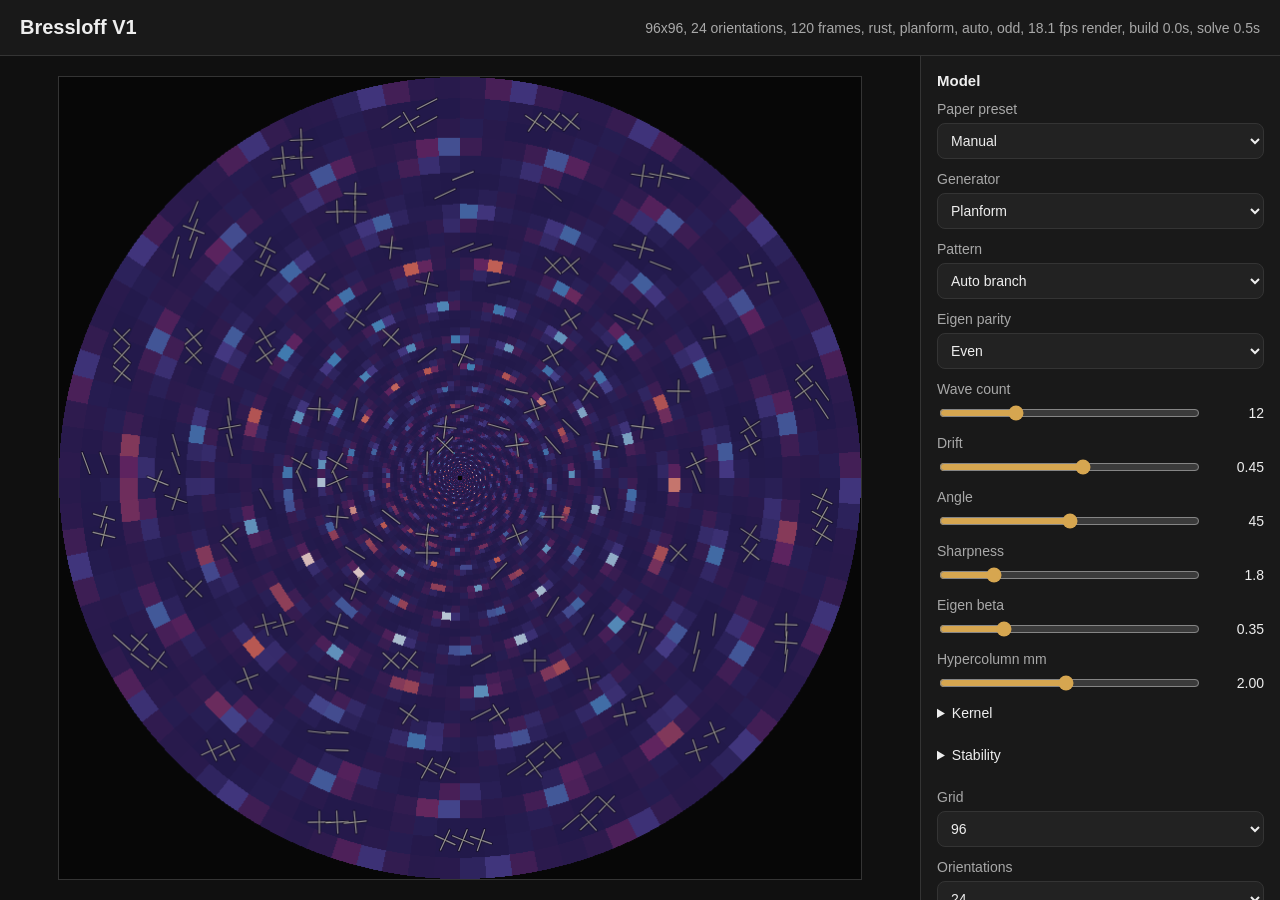
==== viewer/index.html @ f2fc5211 "Initial Bressloff V1 form constants lab" ====
<!doctype html>
<html lang="en">
<head>
  <meta charset="utf-8">
  <meta name="viewport" content="width=device-width, initial-scale=1">
  <title>Bressloff V1 Form Constants Lab</title>
  <link rel="stylesheet" href="styles.css">
</head>
<body>
  <main class="shell">
    <header class="topbar">
      <h1>Bressloff V1</h1>
      <div class="stats" id="stats">Loading frames...</div>
    </header>

    <section class="workbench">
      <section class="stage" aria-label="V1 simulation playback">
        <canvas id="viewer" width="720" height="720"></canvas>
      </section>

      <aside class="sidepanel">
        <form id="paramForm" class="control-group" aria-label="Model controls">
          <h2>Model</h2>

          <label class="field">
            <span>Paper preset</span>
            <select id="paper_preset" name="paper_preset">
              <option value="manual" selected>Manual</option>
              <option value="fig16_odd">Fig 16 odd scan</option>
              <option value="fig17_even">Fig 17 even spread</option>
              <option value="fig31_square_even">Fig 31 square even</option>
              <option value="fig32_square_odd">Fig 32 square odd</option>
              <option value="fig33_rhombic_even">Fig 33 rhombic even</option>
              <option value="fig35_hex_even">Fig 35 hex even</option>
            </select>
          </label>

          <label class="field">
            <span>Generator</span>
            <select id="generator" name="generator">
              <option value="dynamics" selected>Dynamics</option>
              <option value="planform">Planform</option>
            </select>
          </label>

          <label class="field planform-control">
            <span>Pattern</span>
            <select id="pattern" name="pattern">
              <option value="auto">Auto branch</option>
              <option value="rings">Rings / tunnel</option>
              <option value="rays">Rays / funnel</option>
              <option value="spiral">Log spiral</option>
              <option value="cobweb" selected>Cobweb square</option>
              <option value="honeycomb">Honeycomb</option>
              <option value="rhombic">Rhombic lattice</option>
              <option value="hex_pi">Hex π</option>
            </select>
          </label>

          <label class="field planform-control">
            <span>Eigen parity</span>
            <select id="parity" name="parity">
              <option value="even" selected>Even</option>
              <option value="odd">Odd</option>
            </select>
          </label>

          <label class="field planform-control">
            <span>Wave count</span>
            <span class="value-row">
              <input id="wave_count" name="wave_count" type="range" min="1" max="40" step="1" value="12">
              <output id="wave_countValue">12</output>
            </span>
          </label>

          <label class="field planform-control">
            <span>Drift</span>
            <span class="value-row">
              <input id="drift" name="drift" type="range" min="-4" max="4" step="0.05" value="0.35">
              <output id="driftValue">0.35</output>
            </span>
          </label>

          <label class="field planform-control">
            <span>Angle</span>
            <span class="value-row">
              <input id="pattern_angle" name="pattern_angle" type="range" min="0" max="90" step="1" value="45">
              <output id="pattern_angleValue">45</output>
            </span>
          </label>

          <label class="field planform-control">
            <span>Sharpness</span>
            <span class="value-row">
              <input id="sharpness" name="sharpness" type="range" min="0.25" max="8" step="0.25" value="1">
              <output id="sharpnessValue">1.0</output>
            </span>
          </label>

          <label class="field planform-control">
            <span>Eigen beta</span>
            <span class="value-row">
              <input id="eigen_beta" name="eigen_beta" type="range" min="0" max="1.5" step="0.05" value="0.35">
              <output id="eigen_betaValue">0.35</output>
            </span>
          </label>

          <label class="field planform-control">
            <span>Hypercolumn mm</span>
            <span class="value-row">
              <input id="hypercolumn_mm" name="hypercolumn_mm" type="range" min="0.1" max="4" step="0.05" value="2">
              <output id="hypercolumn_mmValue">2.00</output>
            </span>
          </label>

          <details class="control-details planform-control">
            <summary>Kernel</summary>
            <label class="field">
              <span>Local sigma</span>
              <span class="value-row">
                <input id="local_sigma_deg" name="local_sigma_deg" type="range" min="1" max="80" step="1" value="20">
                <output id="local_sigma_degValue">20</output>
              </span>
            </label>
            <label class="field">
              <span>Local wide sigma</span>
              <span class="value-row">
                <input id="local_wide_sigma_deg" name="local_wide_sigma_deg" type="range" min="5" max="120" step="1" value="60">
                <output id="local_wide_sigma_degValue">60</output>
              </span>
            </label>
            <label class="field">
              <span>Local inhibition</span>
              <span class="value-row">
                <input id="local_inhibition" name="local_inhibition" type="range" min="0" max="3" step="0.05" value="1">
                <output id="local_inhibitionValue">1.00</output>
              </span>
            </label>
            <label class="field">
              <span>Lateral sigma</span>
              <span class="value-row">
                <input id="lateral_sigma" name="lateral_sigma" type="range" min="0.1" max="4" step="0.05" value="1">
                <output id="lateral_sigmaValue">1.00</output>
              </span>
            </label>
            <label class="field">
              <span>Lateral wide sigma</span>
              <span class="value-row">
                <input id="lateral_wide_sigma" name="lateral_wide_sigma" type="range" min="0.1" max="6" step="0.05" value="1.5">
                <output id="lateral_wide_sigmaValue">1.50</output>
              </span>
            </label>
            <label class="field">
              <span>Lateral inhibition</span>
              <span class="value-row">
                <input id="lateral_inhibition" name="lateral_inhibition" type="range" min="0" max="3" step="0.05" value="1">
                <output id="lateral_inhibitionValue">1.00</output>
              </span>
            </label>
            <label class="field">
              <span>Lateral spread</span>
              <span class="value-row">
                <input id="lateral_spread_deg" name="lateral_spread_deg" type="range" min="0" max="90" step="1" value="0">
                <output id="lateral_spread_degValue">0</output>
              </span>
            </label>
          </details>

          <details class="control-details planform-control">
            <summary>Stability</summary>
            <label class="field">
              <span>q min</span>
              <span class="value-row">
                <input id="stability_q_min" name="stability_q_min" type="range" min="0" max="2" step="0.05" value="0.05">
                <output id="stability_q_minValue">0.05</output>
              </span>
            </label>
            <label class="field">
              <span>q max</span>
              <span class="value-row">
                <input id="stability_q_max" name="stability_q_max" type="range" min="0.2" max="8" step="0.05" value="3.5">
                <output id="stability_q_maxValue">3.50</output>
              </span>
            </label>
            <label class="field">
              <span>q samples</span>
              <span class="value-row">
                <input id="stability_samples" name="stability_samples" type="range" min="16" max="256" step="8" value="80">
                <output id="stability_samplesValue">80</output>
              </span>
            </label>
          </details>

          <label class="field">
            <span>Grid</span>
            <select id="n" name="n">
              <option value="32">32</option>
              <option value="48">48</option>
              <option value="64" selected>64</option>
              <option value="80">80</option>
              <option value="96">96</option>
            </select>
          </label>

          <label class="field">
            <span>Orientations</span>
            <select id="m" name="m">
              <option value="4">4</option>
              <option value="8">8</option>
              <option value="12" selected>12</option>
              <option value="16">16</option>
              <option value="24">24</option>
            </select>
          </label>

          <label class="field">
            <span>Solver</span>
            <select id="solver" name="solver">
              <option value="preview" selected>Preview</option>
              <option value="accurate">Accurate</option>
            </select>
          </label>

          <label class="field">
            <span>Preview step</span>
            <span class="value-row">
              <input id="preview_step" name="preview_step" type="range" min="0.05" max="1" step="0.05" value="0.5">
              <output id="preview_stepValue">0.50</output>
            </span>
          </label>

          <label class="field">
            <span>Alpha decay</span>
            <span class="value-row">
              <input id="alpha" name="alpha" type="range" min="0.1" max="4" step="0.1" value="1">
              <output id="alphaValue">1.0</output>
            </span>
          </label>

          <label class="field">
            <span>Beta coupling</span>
            <span class="value-row">
              <input id="beta" name="beta" type="range" min="0.1" max="10" step="0.1" value="3">
              <output id="betaValue">3.0</output>
            </span>
          </label>

          <label class="field">
            <span>Mu gain</span>
            <span class="value-row">
              <input id="mu" name="mu" type="range" min="1" max="40" step="0.5" value="17">
              <output id="muValue">17.0</output>
            </span>
          </label>

          <label class="field">
            <span>Lateral radius</span>
            <span class="value-row">
              <input id="r0" name="r0" type="range" min="0.02" max="0.14" step="0.002" value="0.064">
              <output id="r0Value">0.064</output>
            </span>
          </label>

          <label class="field">
            <span>Duration</span>
            <span class="value-row">
              <input id="t" name="t" type="range" min="5" max="140" step="5" value="60">
              <output id="tValue">60</output>
            </span>
          </label>

          <label class="field">
            <span>Frames</span>
            <span class="value-row">
              <input id="frames" name="frames" type="range" min="8" max="240" step="8" value="120">
              <output id="framesValue">120</output>
            </span>
          </label>

          <label class="field">
            <span>Seed</span>
            <input id="seed" name="seed" type="number" min="0" max="4294967295" step="1" value="20260522">
          </label>

          <label class="check">
            <input id="trim_warmup" name="trim_warmup" type="checkbox" checked>
            <span>Trim warmup</span>
          </label>

          <div class="actions">
            <button id="runButton" type="submit">Run model</button>
            <button id="resetButton" class="secondary" type="button">Reset</button>
          </div>
        </form>

        <section class="control-group" aria-label="Render controls">
          <h2>Render</h2>

          <label class="field">
            <span>View</span>
            <select id="view">
              <option value="retinal">Retinal</option>
              <option value="cortical">Cortical</option>
            </select>
          </label>

          <label class="field">
            <span>Colormap</span>
            <select id="cmap" name="cmap" form="paramForm">
              <option value="twilight" selected>Twilight</option>
              <option value="viridis">Viridis</option>
              <option value="magma">Magma</option>
              <option value="inferno">Inferno</option>
              <option value="turbo">Turbo</option>
              <option value="gray">Gray</option>
            </select>
          </label>

          <label class="field">
            <span>Low cut</span>
            <span class="value-row">
              <input id="low_percentile" name="low_percentile" form="paramForm" type="range" min="0" max="20" step="0.5" value="1">
              <output id="low_percentileValue">1.0</output>
            </span>
          </label>

          <label class="field">
            <span>High cut</span>
            <span class="value-row">
              <input id="high_percentile" name="high_percentile" form="paramForm" type="range" min="80" max="100" step="0.5" value="99">
              <output id="high_percentileValue">99.0</output>
            </span>
          </label>

          <label class="check">
            <input id="smooth" type="checkbox" checked>
            <span>Smooth</span>
          </label>

          <label class="check">
            <input id="contours" type="checkbox" checked>
            <span>Contours</span>
          </label>

          <label class="field">
            <span>Contour spacing</span>
            <span class="value-row">
              <input id="contour_stride" type="range" min="8" max="48" step="2" value="18">
              <output id="contour_strideValue">18</output>
            </span>
          </label>

          <label class="field">
            <span>Contour length</span>
            <span class="value-row">
              <input id="contour_length" type="range" min="4" max="32" step="1" value="13">
              <output id="contour_lengthValue">13</output>
            </span>
          </label>

          <label class="field">
            <span>Contour gate</span>
            <span class="value-row">
              <input id="contour_threshold" type="range" min="0" max="1" step="0.05" value="0.65">
              <output id="contour_thresholdValue">0.65</output>
            </span>
          </label>
        </section>

        <section class="control-group" aria-label="Playback controls">
          <h2>Playback</h2>
          <button id="playToggle" type="button">Pause</button>

          <label class="field">
            <span>Frame</span>
            <input id="frame" type="range" min="0" max="0" value="0">
          </label>

          <label class="field">
            <span>FPS</span>
            <span class="value-row">
              <input id="fps" type="range" min="1" max="60" value="24">
              <output id="fpsValue">24</output>
            </span>
          </label>
        </section>

        <section class="readout" aria-label="Run status">
          <div id="status">Ready</div>
          <div id="time">t = 0.00</div>
          <div id="metrics">No metrics yet</div>
          <div id="stability">No stability scan yet</div>
        </section>
      </aside>
    </section>
  </main>
  <script src="app.js"></script>
</body>
</html>
---- viewer/styles.css ----
:root {
  color-scheme: dark;
  --bg: #101010;
  --surface: #191919;
  --surface-2: #222222;
  --border: #343434;
  --border-strong: #4a4a4a;
  --text: #eeeeee;
  --muted: #a8a8a8;
  --accent: #d6a650;
  --accent-2: #7fb7a6;
}

* {
  box-sizing: border-box;
}

body {
  margin: 0;
  min-height: 100vh;
  overflow: hidden;
  background: var(--bg);
  color: var(--text);
  font-family: Aptos, "Noto Sans", sans-serif;
}

button,
input,
select {
  font: inherit;
}

.shell {
  height: 100vh;
  display: grid;
  grid-template-rows: auto minmax(0, 1fr);
}

.topbar {
  min-height: 56px;
  display: flex;
  align-items: center;
  justify-content: space-between;
  gap: 24px;
  padding: 12px 20px;
  border-bottom: 1px solid var(--border);
  background: var(--surface);
}

h1,
h2 {
  margin: 0;
  font-weight: 650;
}

h1 {
  font-size: 20px;
}

h2 {
  font-size: 15px;
}

.stats {
  color: var(--muted);
  font-size: 14px;
  text-align: right;
}

.workbench {
  min-height: 0;
  display: grid;
  grid-template-columns: minmax(0, 1fr) 360px;
  overflow: hidden;
}

.stage {
  min-width: 0;
  min-height: 0;
  display: grid;
  place-items: center;
  padding: 16px;
}

canvas {
  width: min(100%, calc(100vh - 96px));
  max-width: 980px;
  min-width: 280px;
  aspect-ratio: 1;
  display: block;
  background: #070707;
  border: 1px solid var(--border);
}

.sidepanel {
  min-height: 0;
  overflow: auto;
  display: grid;
  align-content: start;
  gap: 18px;
  padding: 16px;
  border-left: 1px solid var(--border);
  background: var(--surface);
}

.control-group {
  display: grid;
  gap: 12px;
  padding-bottom: 18px;
  border-bottom: 1px solid var(--border);
}

.field {
  display: grid;
  gap: 6px;
  color: var(--muted);
  font-size: 14px;
}

.field.is-muted {
  opacity: 0.55;
}

.control-details {
  display: grid;
  gap: 10px;
  color: var(--muted);
  font-size: 14px;
}

.control-details summary {
  min-height: 30px;
  cursor: pointer;
  color: var(--text);
}

.control-details[open] {
  padding-bottom: 4px;
}

.control-details[open] summary {
  margin-bottom: 8px;
}

.value-row {
  display: grid;
  grid-template-columns: minmax(0, 1fr) 56px;
  gap: 10px;
  align-items: center;
}

output {
  color: var(--text);
  font-variant-numeric: tabular-nums;
  text-align: right;
}

input[type="range"] {
  width: 100%;
  accent-color: var(--accent);
}

input[type="number"],
select {
  width: 100%;
  height: 36px;
  border: 1px solid var(--border);
  border-radius: 8px;
  color: var(--text);
  background: var(--surface-2);
  padding: 0 9px;
}

.check {
  display: inline-flex;
  align-items: center;
  gap: 8px;
  min-height: 32px;
  color: var(--text);
  font-size: 14px;
}

.actions {
  display: flex;
  gap: 10px;
}

button {
  min-height: 36px;
  padding: 0 14px;
  border: 1px solid #7a5f31;
  border-radius: 8px;
  background: var(--accent);
  color: #15120c;
  cursor: pointer;
}

button.secondary {
  border-color: var(--border-strong);
  background: var(--surface-2);
  color: var(--text);
}

button:disabled {
  cursor: wait;
  opacity: 0.65;
}

button:focus-visible,
input:focus-visible,
select:focus-visible {
  outline: 2px solid var(--accent-2);
  outline-offset: 2px;
}

.readout {
  display: grid;
  gap: 6px;
  color: var(--muted);
  font-size: 13px;
  font-variant-numeric: tabular-nums;
}

#status {
  color: var(--text);
}

@media (max-width: 960px) {
  body {
    overflow: auto;
  }

  .shell {
    min-height: 100vh;
    height: auto;
  }

  .topbar {
    align-items: flex-start;
    flex-direction: column;
    gap: 6px;
  }

  .stats {
    text-align: left;
  }

  .workbench {
    grid-template-columns: 1fr;
  }

  .sidepanel {
    border-top: 1px solid var(--border);
    border-left: 0;
  }

  canvas {
    width: min(100%, calc(100vh - 220px));
  }
}
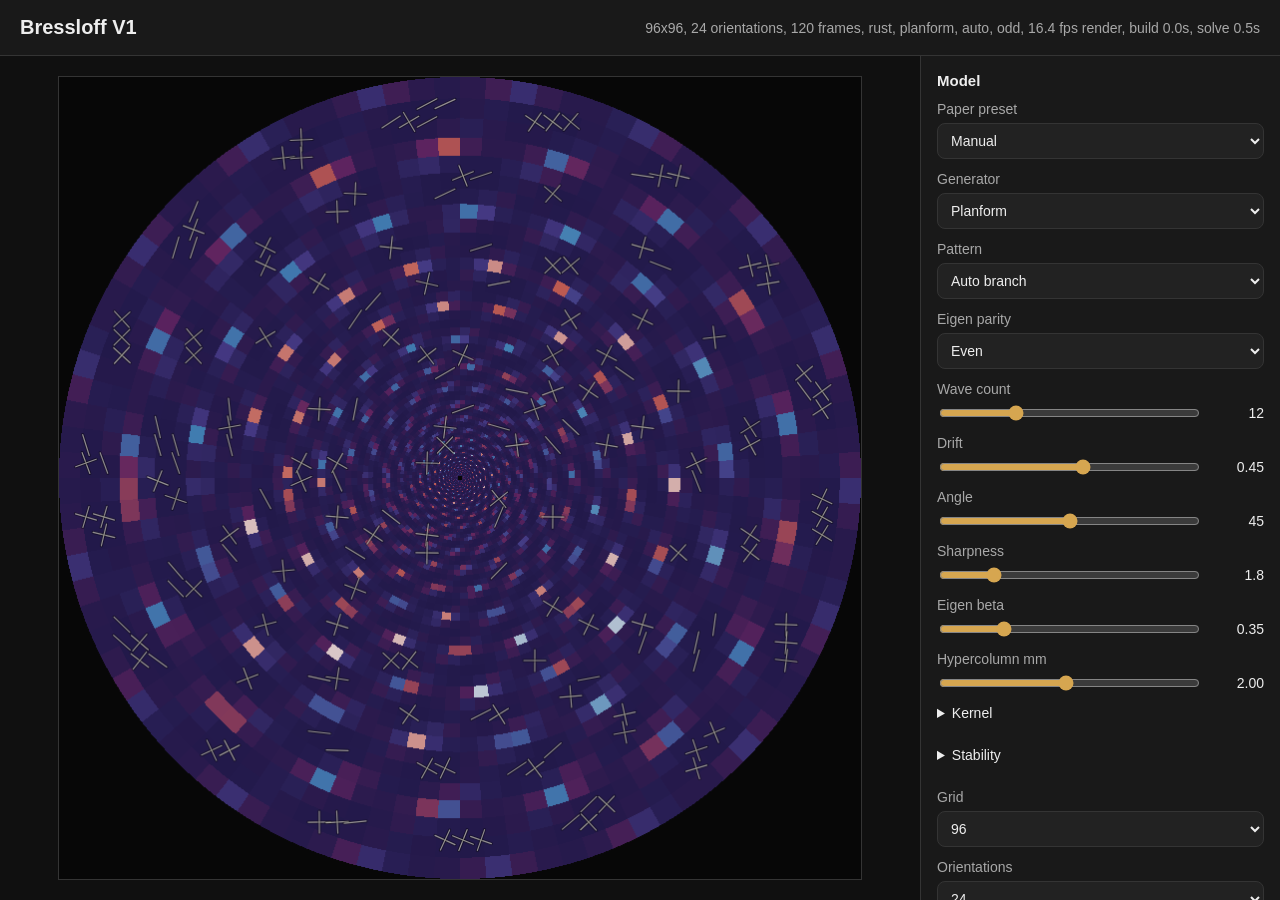
==== commit 03f9c9d3: "Add paper preset calibration exports" ====
--- a/viewer/index.html
+++ b/viewer/index.html
@@ -287,6 +287,11 @@
             <span>Trim warmup</span>
           </label>
 
+          <label class="check">
+            <input id="export_orientation_channels" name="export_orientation_channels" type="checkbox">
+            <span>Export orientation channels</span>
+          </label>
+
           <div class="actions">
             <button id="runButton" type="submit">Run model</button>
             <button id="resetButton" class="secondary" type="button">Reset</button>
@@ -390,6 +395,8 @@
           <div id="time">t = 0.00</div>
           <div id="metrics">No metrics yet</div>
           <div id="stability">No stability scan yet</div>
+          <div id="calibration">No paper preset selected</div>
+          <div id="orientationExport">Orientation channels not exported</div>
         </section>
       </aside>
     </section>
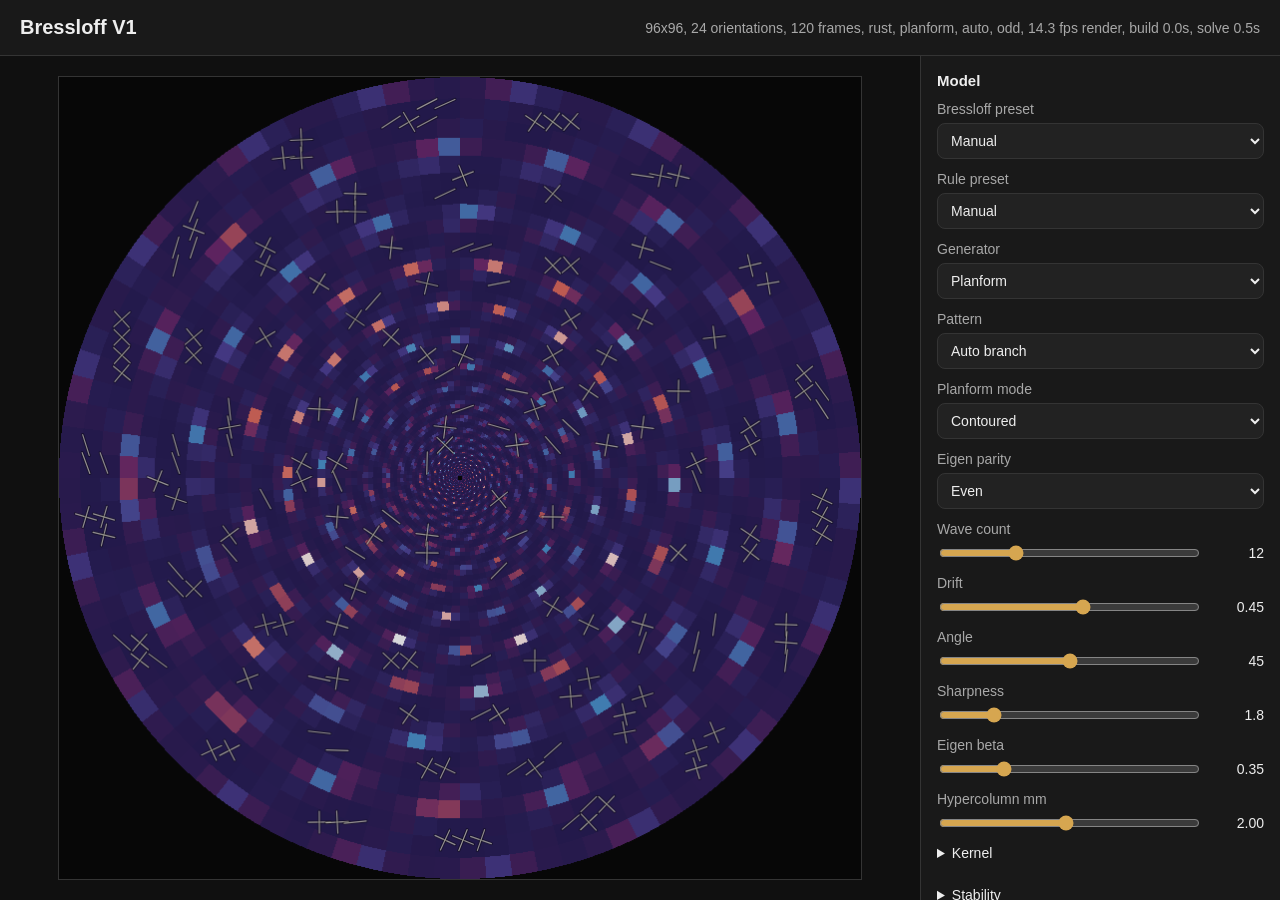
==== commit 011d389d: "Add Rule flicker EI track" ====
--- a/viewer/index.html
+++ b/viewer/index.html
@@ -23,15 +23,44 @@
           <h2>Model</h2>
 
           <label class="field">
-            <span>Paper preset</span>
+            <span>Bressloff preset</span>
             <select id="paper_preset" name="paper_preset">
               <option value="manual" selected>Manual</option>
               <option value="fig16_odd">Fig 16 odd scan</option>
               <option value="fig17_even">Fig 17 even spread</option>
+              <option value="fig29_square_noncontoured">Fig 29 square non-contoured</option>
+              <option value="fig29_roll_noncontoured">Fig 29 roll non-contoured</option>
+              <option value="fig30_rhombic_noncontoured">Fig 30 rhombic non-contoured</option>
+              <option value="fig30_hex_noncontoured">Fig 30 hex non-contoured</option>
               <option value="fig31_square_even">Fig 31 square even</option>
+              <option value="fig31_square_even_roll">Fig 31 even roll</option>
               <option value="fig32_square_odd">Fig 32 square odd</option>
+              <option value="fig32_square_odd_roll">Fig 32 odd roll</option>
               <option value="fig33_rhombic_even">Fig 33 rhombic even</option>
+              <option value="fig34_rhombic_odd">Fig 34 rhombic odd</option>
+              <option value="fig33_rhombic_even_roll">Fig 33 even roll</option>
+              <option value="fig34_rhombic_odd_roll">Fig 34 odd roll</option>
               <option value="fig35_hex_even">Fig 35 hex even</option>
+              <option value="fig35_hex_zero_even">Fig 35 hex zero even</option>
+              <option value="fig36_triangle_odd">Fig 36 triangle odd</option>
+              <option value="fig36_hex_zero_odd">Fig 36 hex zero odd</option>
+              <option value="fig5_roll_cortical">2002 Fig 5 roll cortical</option>
+              <option value="fig5_hex_cortical">2002 Fig 5 hex cortical</option>
+              <option value="fig5_honeycomb_cortical">2002 Fig 5 honeycomb cortical</option>
+              <option value="fig5_square_cortical">2002 Fig 5 square cortical</option>
+              <option value="fig6_visual_field_planforms">2002 Fig 6 visual field</option>
+              <option value="fig7_lattice_tunnel">2002 Fig 7 lattice tunnel</option>
+            </select>
+          </label>
+
+          <label class="field">
+            <span>Rule preset</span>
+            <select id="rule_preset" name="rule_preset">
+              <option value="manual" selected>Manual</option>
+              <option value="rule_fig4_high_freq_stripes">Fig 4 high-frequency stripes</option>
+              <option value="rule_fig4_low_freq_hexagons">Fig 4 low-frequency hexagons</option>
+              <option value="rule_fig5_period_doubled_stripes">Fig 5 period-doubled stripes</option>
+              <option value="rule_fig5_one_to_one_hexagons">Fig 5 one-to-one hexagons</option>
             </select>
           </label>
 
@@ -40,6 +69,7 @@
             <select id="generator" name="generator">
               <option value="dynamics" selected>Dynamics</option>
               <option value="planform">Planform</option>
+              <option value="rule_flicker">Rule flicker E/I</option>
             </select>
           </label>
 
@@ -54,6 +84,15 @@
               <option value="honeycomb">Honeycomb</option>
               <option value="rhombic">Rhombic lattice</option>
               <option value="hex_pi">Hex π</option>
+              <option value="triangle">Triangle</option>
+            </select>
+          </label>
+
+          <label class="field planform-control">
+            <span>Planform mode</span>
+            <select id="contour_mode" name="contour_mode">
+              <option value="contoured" selected>Contoured</option>
+              <option value="noncontoured">Non-contoured</option>
             </select>
           </label>
 
@@ -191,10 +230,139 @@
             </label>
           </details>
 
+          <details class="control-details rule-control">
+            <summary>Rule flicker</summary>
+            <label class="field">
+              <span>Stim period</span>
+              <span class="value-row">
+                <input id="rule_stim_period_ms" name="rule_stim_period_ms" type="range" min="20" max="180" step="5" value="55">
+                <output id="rule_stim_period_msValue">55</output>
+              </span>
+            </label>
+            <label class="field">
+              <span>Stim amplitude</span>
+              <span class="value-row">
+                <input id="rule_stim_amplitude" name="rule_stim_amplitude" type="range" min="0" max="1.5" step="0.05" value="0.8">
+                <output id="rule_stim_amplitudeValue">0.80</output>
+              </span>
+            </label>
+            <label class="field">
+              <span>Stim threshold</span>
+              <span class="value-row">
+                <input id="rule_stim_threshold" name="rule_stim_threshold" type="range" min="-1" max="1" step="0.05" value="0.8">
+                <output id="rule_stim_thresholdValue">0.80</output>
+              </span>
+            </label>
+            <label class="field">
+              <span>Stim smoothing</span>
+              <span class="value-row">
+                <input id="rule_stim_smoothing" name="rule_stim_smoothing" type="range" min="0" max="100" step="5" value="50">
+                <output id="rule_stim_smoothingValue">50</output>
+              </span>
+            </label>
+            <label class="field">
+              <span>Feed-forward I</span>
+              <span class="value-row">
+                <input id="rule_stim_i_fraction" name="rule_stim_i_fraction" type="range" min="0" max="1" step="0.05" value="0">
+                <output id="rule_stim_i_fractionValue">0.00</output>
+              </span>
+            </label>
+            <label class="field">
+              <span>Seed pattern</span>
+              <select id="rule_seed_pattern" name="rule_seed_pattern">
+                <option value="random">Random</option>
+                <option value="stripes" selected>Stripes</option>
+                <option value="hexagonal">Hexagonal</option>
+              </select>
+            </label>
+            <label class="field">
+              <span>Seed strength</span>
+              <span class="value-row">
+                <input id="rule_seed_strength" name="rule_seed_strength" type="range" min="0" max="0.2" step="0.01" value="0.04">
+                <output id="rule_seed_strengthValue">0.04</output>
+              </span>
+            </label>
+            <label class="field">
+              <span>Exc sigma</span>
+              <span class="value-row">
+                <input id="rule_sigma_e" name="rule_sigma_e" type="range" min="0.4" max="10" step="0.1" value="2">
+                <output id="rule_sigma_eValue">2.0</output>
+              </span>
+            </label>
+            <label class="field">
+              <span>Inh sigma</span>
+              <span class="value-row">
+                <input id="rule_sigma_i" name="rule_sigma_i" type="range" min="0.4" max="16" step="0.1" value="5">
+                <output id="rule_sigma_iValue">5.0</output>
+              </span>
+            </label>
+          </details>
+
+          <details class="control-details rule-control">
+            <summary>Rule E/I parameters</summary>
+            <label class="field">
+              <span>Tau E</span>
+              <span class="value-row">
+                <input id="rule_tau_e_ms" name="rule_tau_e_ms" type="range" min="1" max="80" step="1" value="10">
+                <output id="rule_tau_e_msValue">10</output>
+              </span>
+            </label>
+            <label class="field">
+              <span>Tau I</span>
+              <span class="value-row">
+                <input id="rule_tau_i_ms" name="rule_tau_i_ms" type="range" min="1" max="120" step="1" value="20">
+                <output id="rule_tau_i_msValue">20</output>
+              </span>
+            </label>
+            <label class="field">
+              <span>aEE</span>
+              <span class="value-row">
+                <input id="rule_aee" name="rule_aee" type="range" min="0" max="30" step="0.1" value="10">
+                <output id="rule_aeeValue">10.0</output>
+              </span>
+            </label>
+            <label class="field">
+              <span>aEI</span>
+              <span class="value-row">
+                <input id="rule_aei" name="rule_aei" type="range" min="0" max="30" step="0.1" value="12">
+                <output id="rule_aeiValue">12.0</output>
+              </span>
+            </label>
+            <label class="field">
+              <span>aIE</span>
+              <span class="value-row">
+                <input id="rule_aie" name="rule_aie" type="range" min="0" max="30" step="0.1" value="8.5">
+                <output id="rule_aieValue">8.5</output>
+              </span>
+            </label>
+            <label class="field">
+              <span>aII</span>
+              <span class="value-row">
+                <input id="rule_aii" name="rule_aii" type="range" min="0" max="30" step="0.1" value="3">
+                <output id="rule_aiiValue">3.0</output>
+              </span>
+            </label>
+            <label class="field">
+              <span>Theta E</span>
+              <span class="value-row">
+                <input id="rule_theta_e" name="rule_theta_e" type="range" min="0" max="8" step="0.1" value="2">
+                <output id="rule_theta_eValue">2.0</output>
+              </span>
+            </label>
+            <label class="field">
+              <span>Theta I</span>
+              <span class="value-row">
+                <input id="rule_theta_i" name="rule_theta_i" type="range" min="0" max="8" step="0.1" value="3.5">
+                <output id="rule_theta_iValue">3.5</output>
+              </span>
+            </label>
+          </details>
+
           <label class="field">
             <span>Grid</span>
             <select id="n" name="n">
               <option value="32">32</option>
+              <option value="40">40</option>
               <option value="48">48</option>
               <option value="64" selected>64</option>
               <option value="80">80</option>
@@ -202,7 +370,7 @@
             </select>
           </label>
 
-          <label class="field">
+          <label class="field bressloff-control">
             <span>Orientations</span>
             <select id="m" name="m">
               <option value="4">4</option>
@@ -229,7 +397,7 @@
             </span>
           </label>
 
-          <label class="field">
+          <label class="field bressloff-control">
             <span>Alpha decay</span>
             <span class="value-row">
               <input id="alpha" name="alpha" type="range" min="0.1" max="4" step="0.1" value="1">
@@ -237,7 +405,7 @@
             </span>
           </label>
 
-          <label class="field">
+          <label class="field bressloff-control">
             <span>Beta coupling</span>
             <span class="value-row">
               <input id="beta" name="beta" type="range" min="0.1" max="10" step="0.1" value="3">
@@ -245,7 +413,7 @@
             </span>
           </label>
 
-          <label class="field">
+          <label class="field bressloff-control">
             <span>Mu gain</span>
             <span class="value-row">
               <input id="mu" name="mu" type="range" min="1" max="40" step="0.5" value="17">
@@ -253,7 +421,7 @@
             </span>
           </label>
 
-          <label class="field">
+          <label class="field bressloff-control">
             <span>Lateral radius</span>
             <span class="value-row">
               <input id="r0" name="r0" type="range" min="0.02" max="0.14" step="0.002" value="0.064">
@@ -264,7 +432,7 @@
           <label class="field">
             <span>Duration</span>
             <span class="value-row">
-              <input id="t" name="t" type="range" min="5" max="140" step="5" value="60">
+              <input id="t" name="t" type="range" min="5" max="800" step="5" value="60">
               <output id="tValue">60</output>
             </span>
           </label>
@@ -287,7 +455,7 @@
             <span>Trim warmup</span>
           </label>
 
-          <label class="check">
+          <label class="check bressloff-control">
             <input id="export_orientation_channels" name="export_orientation_channels" type="checkbox">
             <span>Export orientation channels</span>
           </label>
@@ -395,7 +563,7 @@
           <div id="time">t = 0.00</div>
           <div id="metrics">No metrics yet</div>
           <div id="stability">No stability scan yet</div>
-          <div id="calibration">No paper preset selected</div>
+          <div id="calibration">No Bressloff or Rule preset selected</div>
           <div id="orientationExport">Orientation channels not exported</div>
         </section>
       </aside>
--- a/viewer/styles.css
+++ b/viewer/styles.css
@@ -11,6 +11,10 @@
   --accent-2: #7fb7a6;
 }
 
+[hidden] {
+  display: none !important;
+}
+
 * {
   box-sizing: border-box;
 }
@@ -117,7 +121,8 @@
   font-size: 14px;
 }
 
-.field.is-muted {
+.field.is-muted,
+.control-details.is-muted {
   opacity: 0.55;
 }
 
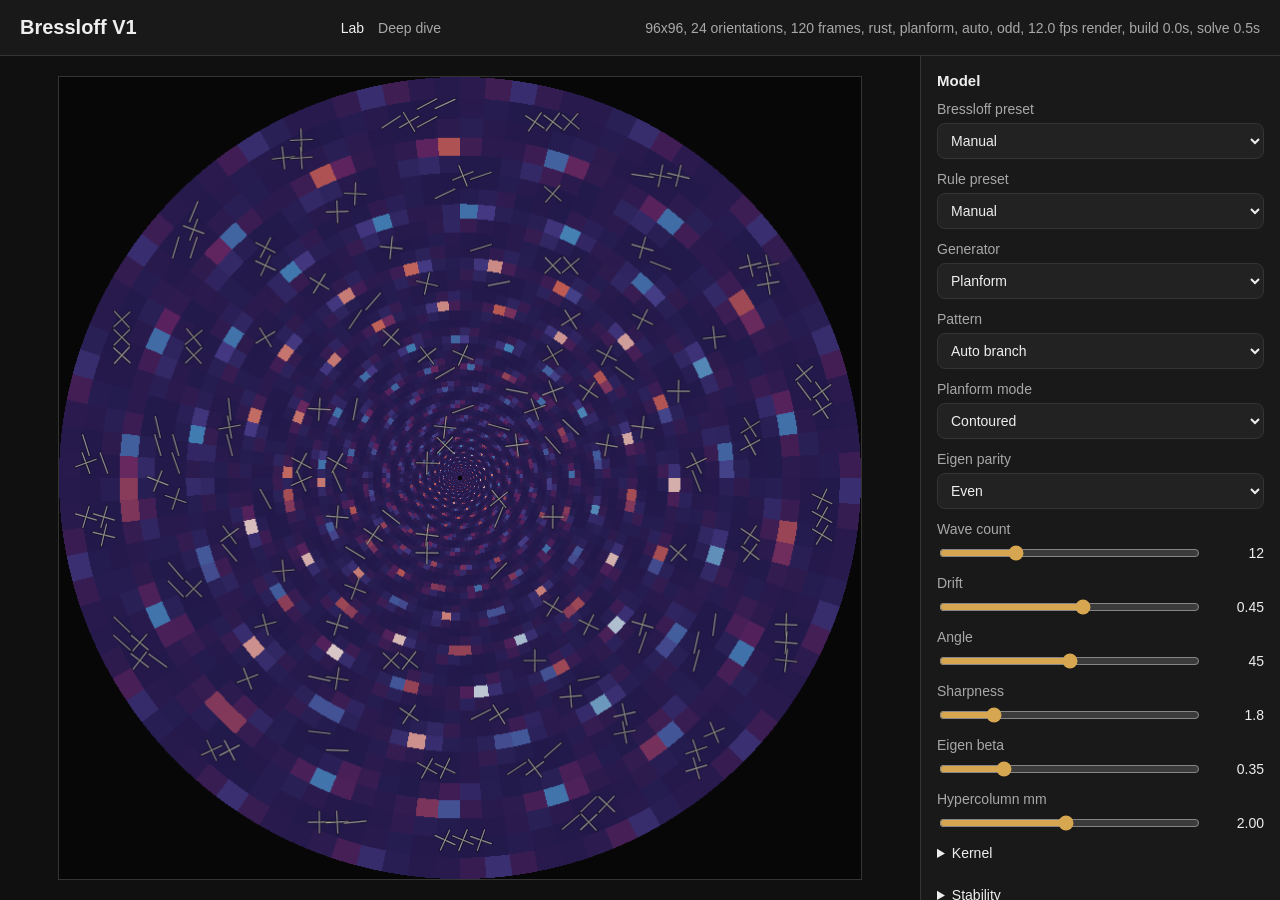
==== commit 3534a6d6: "Add deep-dive modeling article" ====
--- a/viewer/index.html
+++ b/viewer/index.html
@@ -10,6 +10,10 @@
   <main class="shell">
     <header class="topbar">
       <h1>Bressloff V1</h1>
+      <nav class="topnav" aria-label="Site">
+        <a href="index.html" aria-current="page">Lab</a>
+        <a href="deep-dive.html">Deep dive</a>
+      </nav>
       <div class="stats" id="stats">Loading frames...</div>
     </header>
 
--- a/viewer/styles.css
+++ b/viewer/styles.css
@@ -51,6 +51,24 @@
   background: var(--surface);
 }
 
+.topnav {
+  display: flex;
+  align-items: center;
+  gap: 14px;
+  color: var(--muted);
+  font-size: 14px;
+}
+
+.topnav a {
+  color: inherit;
+  text-decoration: none;
+}
+
+.topnav a:hover,
+.topnav a[aria-current="page"] {
+  color: var(--text);
+}
+
 h1,
 h2 {
   margin: 0;
